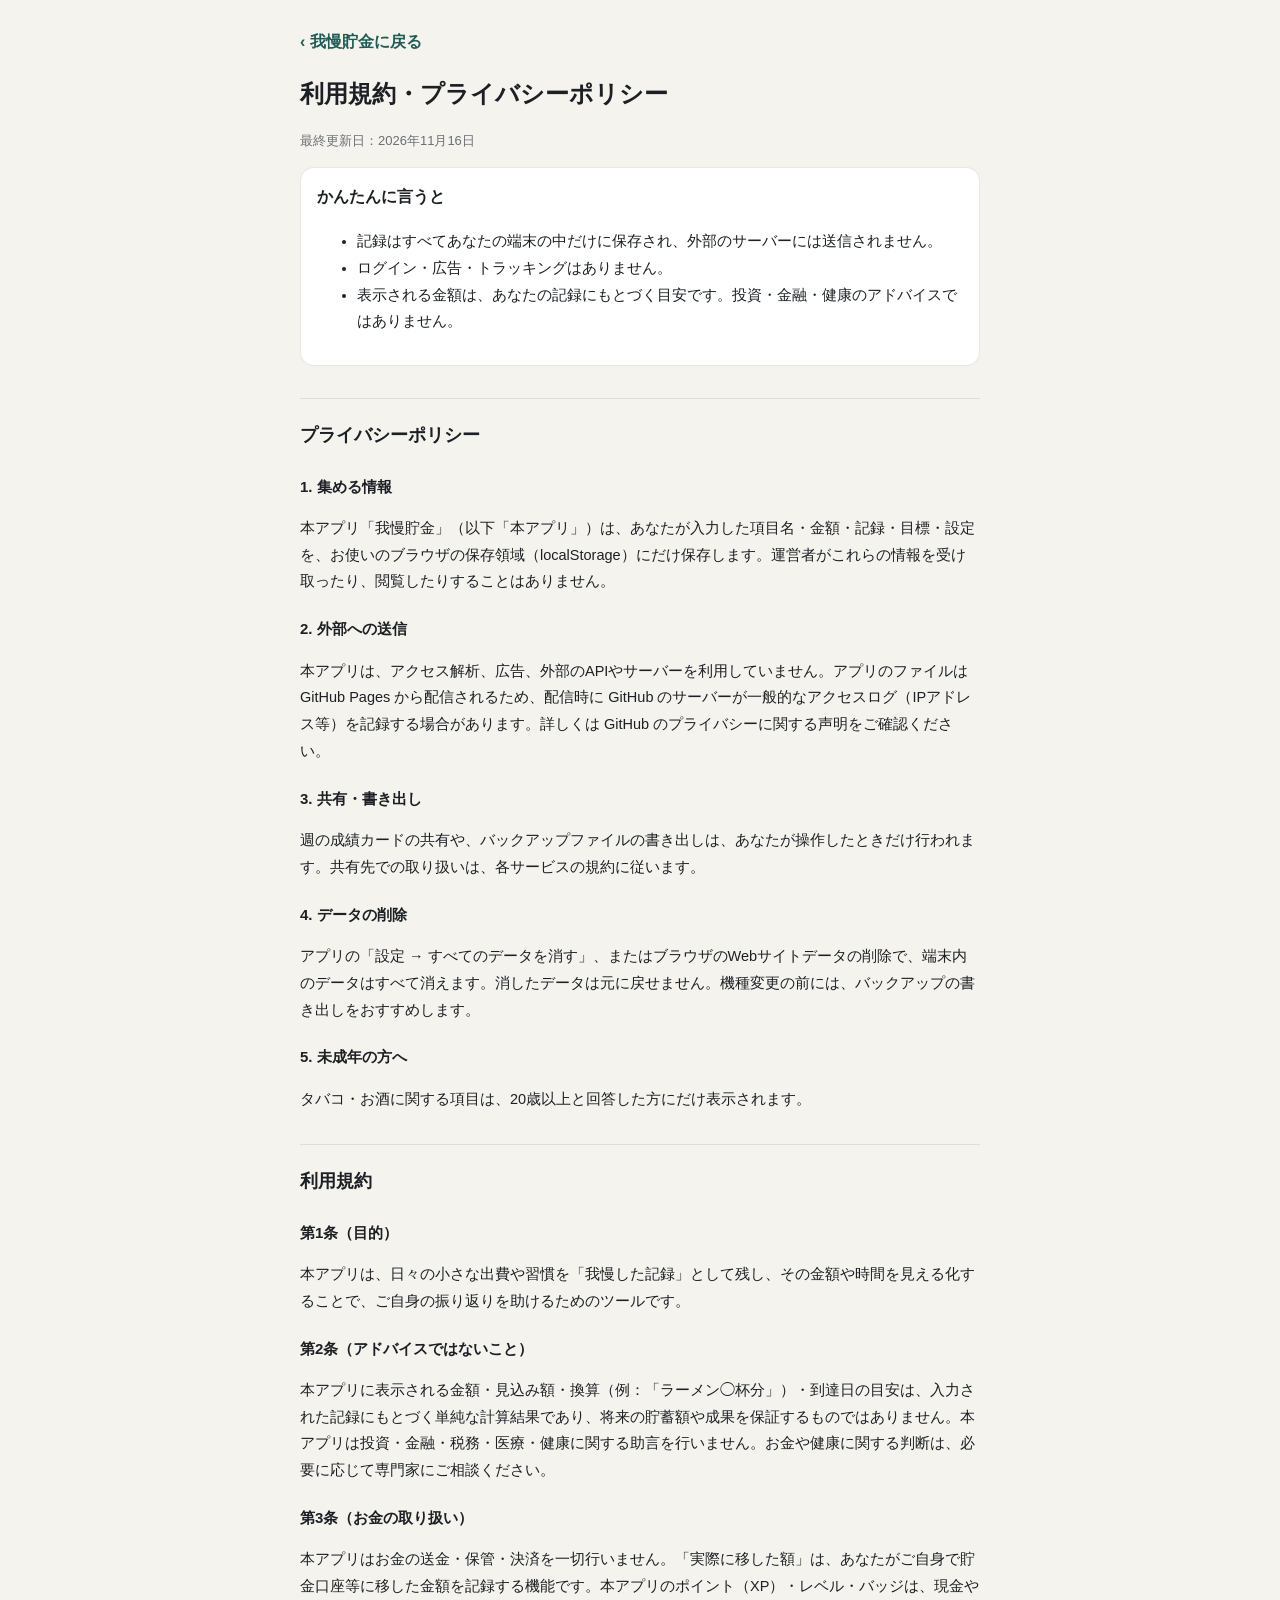
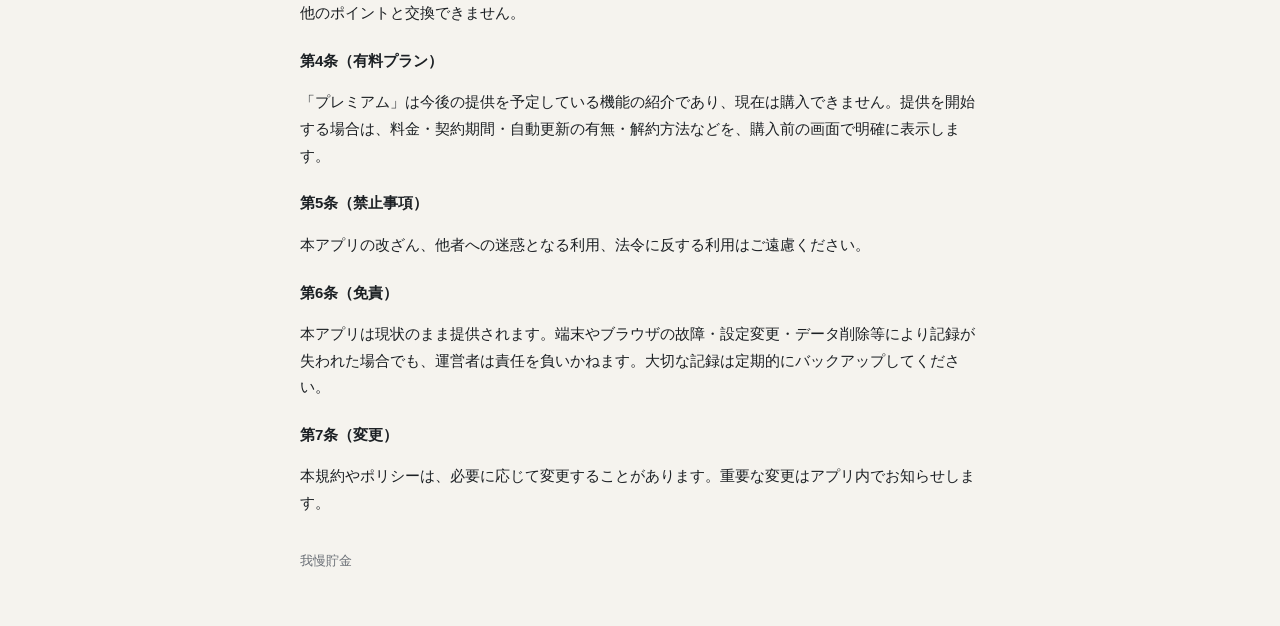
==== legal.html @ cc181969 "我慢貯金 v1.0.0: 我慢した出費を見える貯金にするPWA" ====
<!DOCTYPE html>
<html lang="ja">
<head>
  <meta charset="UTF-8" />
  <meta name="viewport" content="width=device-width, initial-scale=1, viewport-fit=cover" />
  <meta name="color-scheme" content="light dark" />
  <title>利用規約・プライバシーポリシー｜我慢貯金</title>
  <link rel="icon" type="image/png" sizes="32x32" href="./icons/favicon-32.png" />
  <link rel="apple-touch-icon" href="./icons/apple-touch-icon.png" />
  <style>
    :root { --bg:#F5F3EE; --text:#1C2024; --muted:#6A6F76; --line:rgba(31,35,40,.1); --accent:#1F5C55; --surface:#fff; }
    @media (prefers-color-scheme: dark) { :root { --bg:#0E1113; --text:#ECEDEE; --muted:#A0A6AD; --line:rgba(236,237,238,.1); --accent:#74C3B3; --surface:#171B1F; } }
    body { margin:0; background:var(--bg); color:var(--text); font-family:-apple-system,BlinkMacSystemFont,"Hiragino Sans","Noto Sans JP",sans-serif; line-height:1.85; -webkit-text-size-adjust:100%; }
    main { max-width:680px; margin:0 auto; padding:calc(env(safe-area-inset-top) + 20px) 20px calc(env(safe-area-inset-bottom) + 40px); }
    a { color:var(--accent); }
    .back { display:inline-flex; align-items:center; gap:6px; font-weight:600; text-decoration:none; min-height:44px; }
    h1 { font-size:24px; margin:8px 0 4px; }
    h2 { font-size:18px; margin:32px 0 6px; padding-top:20px; border-top:1px solid var(--line); }
    h3 { font-size:15px; margin:20px 0 4px; }
    p, li { font-size:14.5px; }
    .muted { color:var(--muted); font-size:13px; }
    .box { background:var(--surface); border:1px solid var(--line); border-radius:14px; padding:14px 16px; margin:14px 0; }
  </style>
</head>
<body>
<main>
  <a class="back" href="./">‹ 我慢貯金に戻る</a>
  <h1>利用規約・プライバシーポリシー</h1>
  <p class="muted">最終更新日：2026年11月16日</p>

  <div class="box">
    <strong>かんたんに言うと</strong>
    <ul>
      <li>記録はすべてあなたの端末の中だけに保存され、外部のサーバーには送信されません。</li>
      <li>ログイン・広告・トラッキングはありません。</li>
      <li>表示される金額は、あなたの記録にもとづく目安です。投資・金融・健康のアドバイスではありません。</li>
    </ul>
  </div>

  <h2 id="privacy">プライバシーポリシー</h2>
  <h3>1. 集める情報</h3>
  <p>本アプリ「我慢貯金」（以下「本アプリ」）は、あなたが入力した項目名・金額・記録・目標・設定を、お使いのブラウザの保存領域（localStorage）にだけ保存します。運営者がこれらの情報を受け取ったり、閲覧したりすることはありません。</p>
  <h3>2. 外部への送信</h3>
  <p>本アプリは、アクセス解析、広告、外部のAPIやサーバーを利用していません。アプリのファイルは GitHub Pages から配信されるため、配信時に GitHub のサーバーが一般的なアクセスログ（IPアドレス等）を記録する場合があります。詳しくは GitHub のプライバシーに関する声明をご確認ください。</p>
  <h3>3. 共有・書き出し</h3>
  <p>週の成績カードの共有や、バックアップファイルの書き出しは、あなたが操作したときだけ行われます。共有先での取り扱いは、各サービスの規約に従います。</p>
  <h3>4. データの削除</h3>
  <p>アプリの「設定 → すべてのデータを消す」、またはブラウザのWebサイトデータの削除で、端末内のデータはすべて消えます。消したデータは元に戻せません。機種変更の前には、バックアップの書き出しをおすすめします。</p>
  <h3>5. 未成年の方へ</h3>
  <p>タバコ・お酒に関する項目は、20歳以上と回答した方にだけ表示されます。</p>

  <h2 id="terms">利用規約</h2>
  <h3>第1条（目的）</h3>
  <p>本アプリは、日々の小さな出費や習慣を「我慢した記録」として残し、その金額や時間を見える化することで、ご自身の振り返りを助けるためのツールです。</p>
  <h3>第2条（アドバイスではないこと）</h3>
  <p>本アプリに表示される金額・見込み額・換算（例：「ラーメン◯杯分」）・到達日の目安は、入力された記録にもとづく単純な計算結果であり、将来の貯蓄額や成果を保証するものではありません。本アプリは投資・金融・税務・医療・健康に関する助言を行いません。お金や健康に関する判断は、必要に応じて専門家にご相談ください。</p>
  <h3>第3条（お金の取り扱い）</h3>
  <p>本アプリはお金の送金・保管・決済を一切行いません。「実際に移した額」は、あなたがご自身で貯金口座等に移した金額を記録する機能です。本アプリのポイント（XP）・レベル・バッジは、現金や他のポイントと交換できません。</p>
  <h3>第4条（有料プラン）</h3>
  <p>「プレミアム」は今後の提供を予定している機能の紹介であり、現在は購入できません。提供を開始する場合は、料金・契約期間・自動更新の有無・解約方法などを、購入前の画面で明確に表示します。</p>
  <h3>第5条（禁止事項）</h3>
  <p>本アプリの改ざん、他者への迷惑となる利用、法令に反する利用はご遠慮ください。</p>
  <h3>第6条（免責）</h3>
  <p>本アプリは現状のまま提供されます。端末やブラウザの故障・設定変更・データ削除等により記録が失われた場合でも、運営者は責任を負いかねます。大切な記録は定期的にバックアップしてください。</p>
  <h3>第7条（変更）</h3>
  <p>本規約やポリシーは、必要に応じて変更することがあります。重要な変更はアプリ内でお知らせします。</p>
  <p class="muted" style="margin-top:32px">我慢貯金</p>
</main>
</body>
</html>
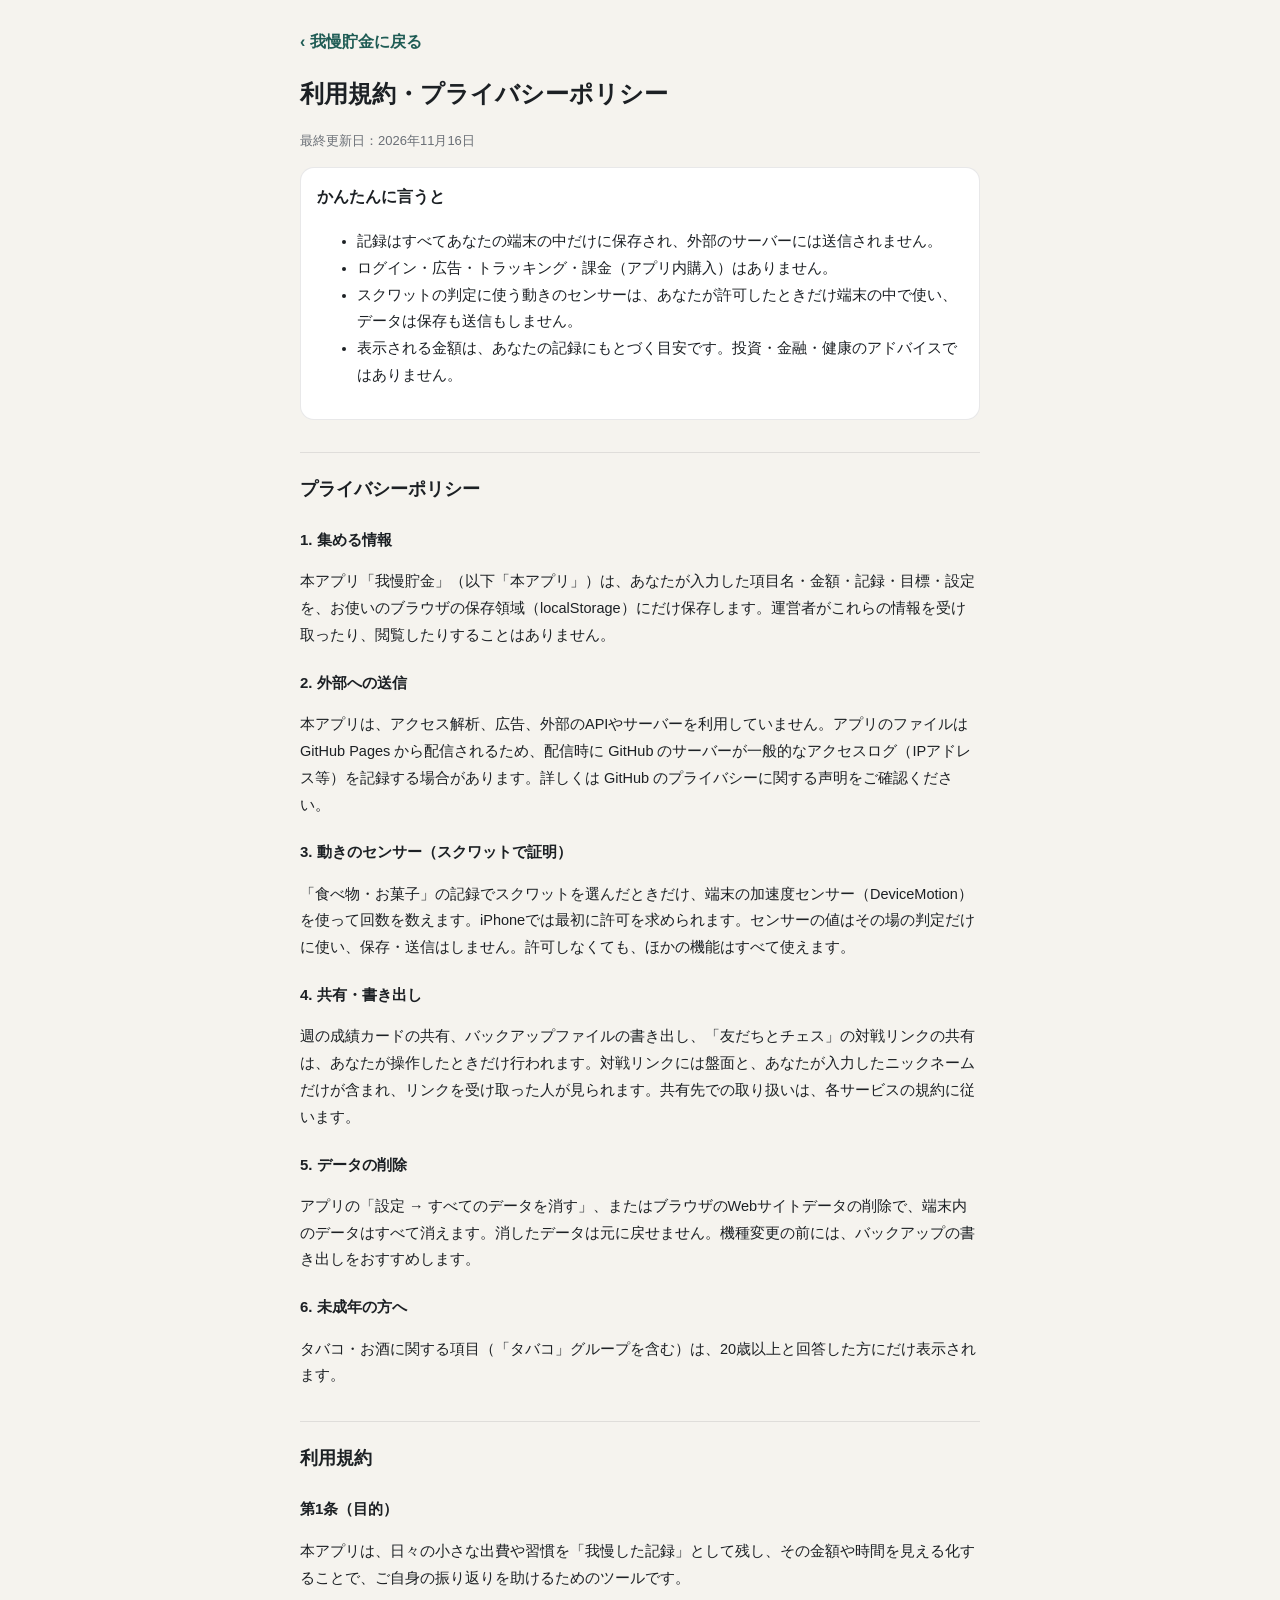
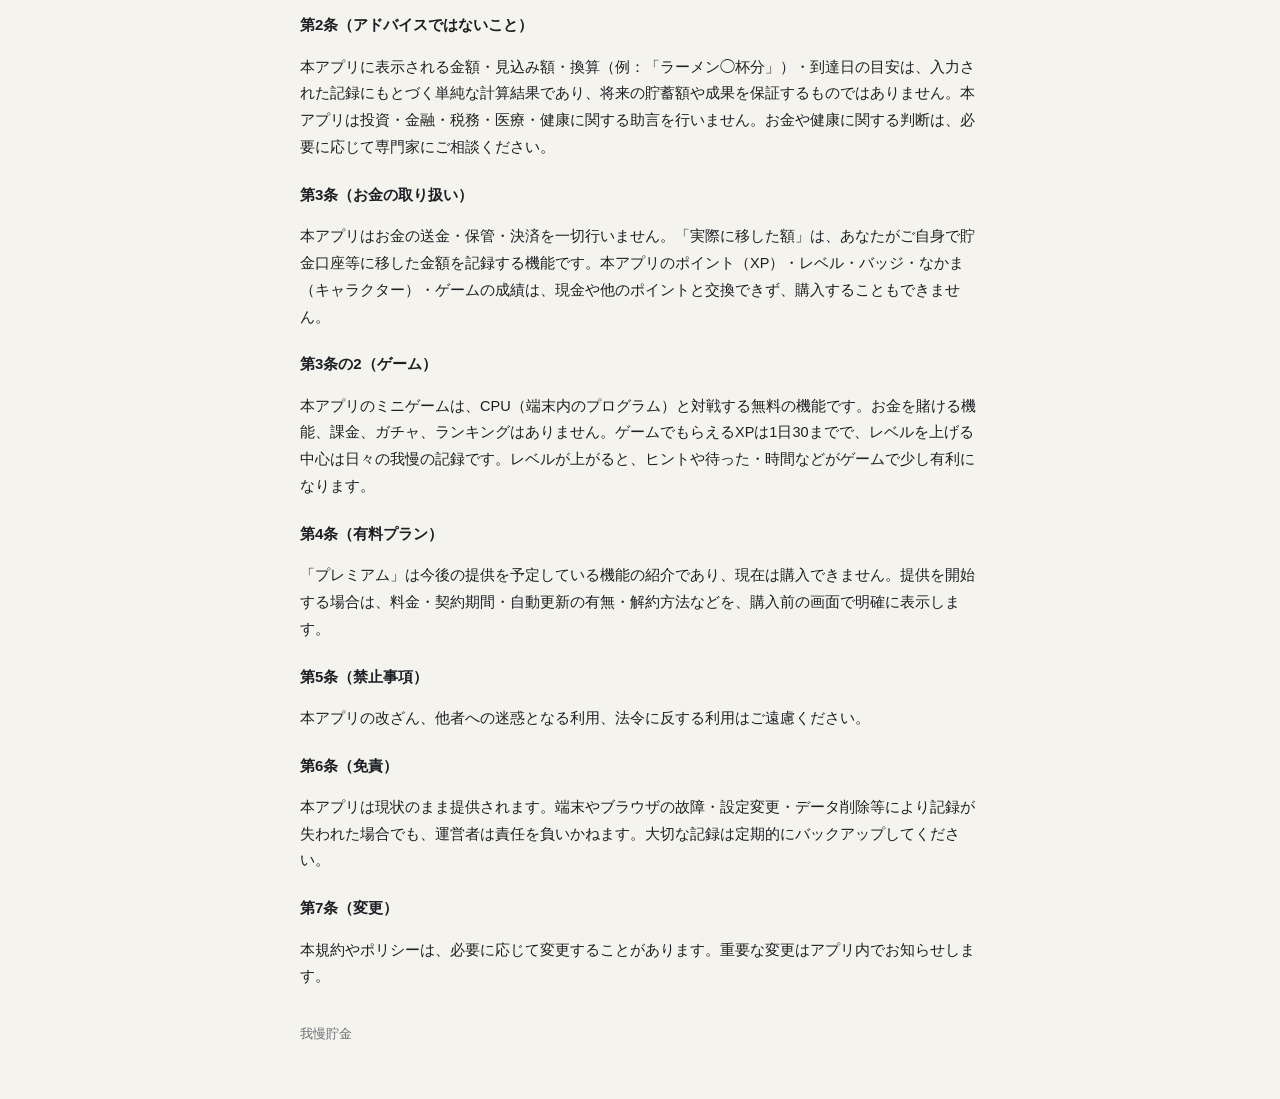
==== commit 4c107c77: "我慢貯金 v3.0.0: 2タップ記録・欲しいものリスト・森となかま・ゲーム13種（CPU対戦4段階）・v1データ移行" ====
--- a/legal.html
+++ b/legal.html
@@ -32,7 +32,8 @@
     <strong>かんたんに言うと</strong>
     <ul>
       <li>記録はすべてあなたの端末の中だけに保存され、外部のサーバーには送信されません。</li>
-      <li>ログイン・広告・トラッキングはありません。</li>
+      <li>ログイン・広告・トラッキング・課金（アプリ内購入）はありません。</li>
+      <li>スクワットの判定に使う動きのセンサーは、あなたが許可したときだけ端末の中で使い、データは保存も送信もしません。</li>
       <li>表示される金額は、あなたの記録にもとづく目安です。投資・金融・健康のアドバイスではありません。</li>
     </ul>
   </div>
@@ -42,12 +43,14 @@
   <p>本アプリ「我慢貯金」（以下「本アプリ」）は、あなたが入力した項目名・金額・記録・目標・設定を、お使いのブラウザの保存領域（localStorage）にだけ保存します。運営者がこれらの情報を受け取ったり、閲覧したりすることはありません。</p>
   <h3>2. 外部への送信</h3>
   <p>本アプリは、アクセス解析、広告、外部のAPIやサーバーを利用していません。アプリのファイルは GitHub Pages から配信されるため、配信時に GitHub のサーバーが一般的なアクセスログ（IPアドレス等）を記録する場合があります。詳しくは GitHub のプライバシーに関する声明をご確認ください。</p>
-  <h3>3. 共有・書き出し</h3>
-  <p>週の成績カードの共有や、バックアップファイルの書き出しは、あなたが操作したときだけ行われます。共有先での取り扱いは、各サービスの規約に従います。</p>
-  <h3>4. データの削除</h3>
+  <h3>3. 動きのセンサー（スクワットで証明）</h3>
+  <p>「食べ物・お菓子」の記録でスクワットを選んだときだけ、端末の加速度センサー（DeviceMotion）を使って回数を数えます。iPhoneでは最初に許可を求められます。センサーの値はその場の判定だけに使い、保存・送信はしません。許可しなくても、ほかの機能はすべて使えます。</p>
+  <h3>4. 共有・書き出し</h3>
+  <p>週の成績カードの共有、バックアップファイルの書き出し、「友だちとチェス」の対戦リンクの共有は、あなたが操作したときだけ行われます。対戦リンクには盤面と、あなたが入力したニックネームだけが含まれ、リンクを受け取った人が見られます。共有先での取り扱いは、各サービスの規約に従います。</p>
+  <h3>5. データの削除</h3>
   <p>アプリの「設定 → すべてのデータを消す」、またはブラウザのWebサイトデータの削除で、端末内のデータはすべて消えます。消したデータは元に戻せません。機種変更の前には、バックアップの書き出しをおすすめします。</p>
-  <h3>5. 未成年の方へ</h3>
-  <p>タバコ・お酒に関する項目は、20歳以上と回答した方にだけ表示されます。</p>
+  <h3>6. 未成年の方へ</h3>
+  <p>タバコ・お酒に関する項目（「タバコ」グループを含む）は、20歳以上と回答した方にだけ表示されます。</p>
 
   <h2 id="terms">利用規約</h2>
   <h3>第1条（目的）</h3>
@@ -55,7 +58,9 @@
   <h3>第2条（アドバイスではないこと）</h3>
   <p>本アプリに表示される金額・見込み額・換算（例：「ラーメン◯杯分」）・到達日の目安は、入力された記録にもとづく単純な計算結果であり、将来の貯蓄額や成果を保証するものではありません。本アプリは投資・金融・税務・医療・健康に関する助言を行いません。お金や健康に関する判断は、必要に応じて専門家にご相談ください。</p>
   <h3>第3条（お金の取り扱い）</h3>
-  <p>本アプリはお金の送金・保管・決済を一切行いません。「実際に移した額」は、あなたがご自身で貯金口座等に移した金額を記録する機能です。本アプリのポイント（XP）・レベル・バッジは、現金や他のポイントと交換できません。</p>
+  <p>本アプリはお金の送金・保管・決済を一切行いません。「実際に移した額」は、あなたがご自身で貯金口座等に移した金額を記録する機能です。本アプリのポイント（XP）・レベル・バッジ・なかま（キャラクター）・ゲームの成績は、現金や他のポイントと交換できず、購入することもできません。</p>
+  <h3>第3条の2（ゲーム）</h3>
+  <p>本アプリのミニゲームは、CPU（端末内のプログラム）と対戦する無料の機能です。お金を賭ける機能、課金、ガチャ、ランキングはありません。ゲームでもらえるXPは1日30までで、レベルを上げる中心は日々の我慢の記録です。レベルが上がると、ヒントや待った・時間などがゲームで少し有利になります。</p>
   <h3>第4条（有料プラン）</h3>
   <p>「プレミアム」は今後の提供を予定している機能の紹介であり、現在は購入できません。提供を開始する場合は、料金・契約期間・自動更新の有無・解約方法などを、購入前の画面で明確に表示します。</p>
   <h3>第5条（禁止事項）</h3>
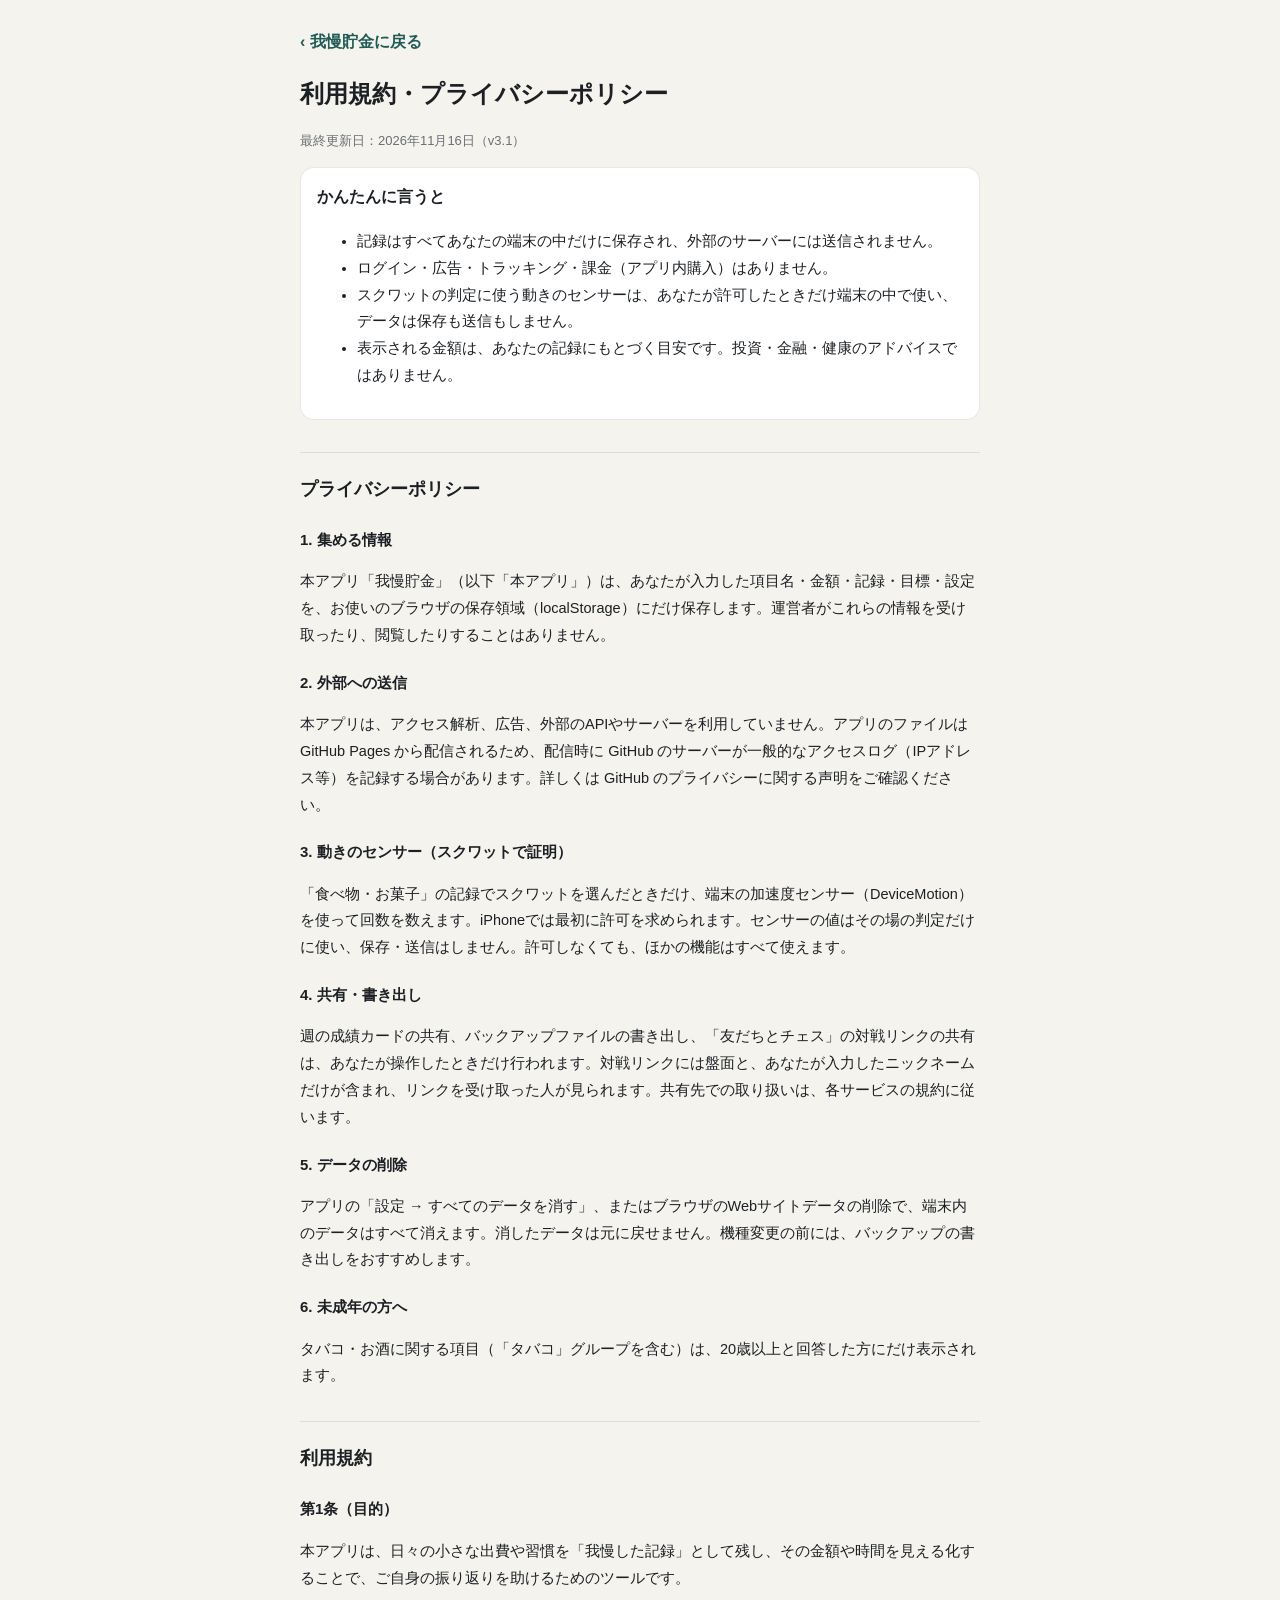
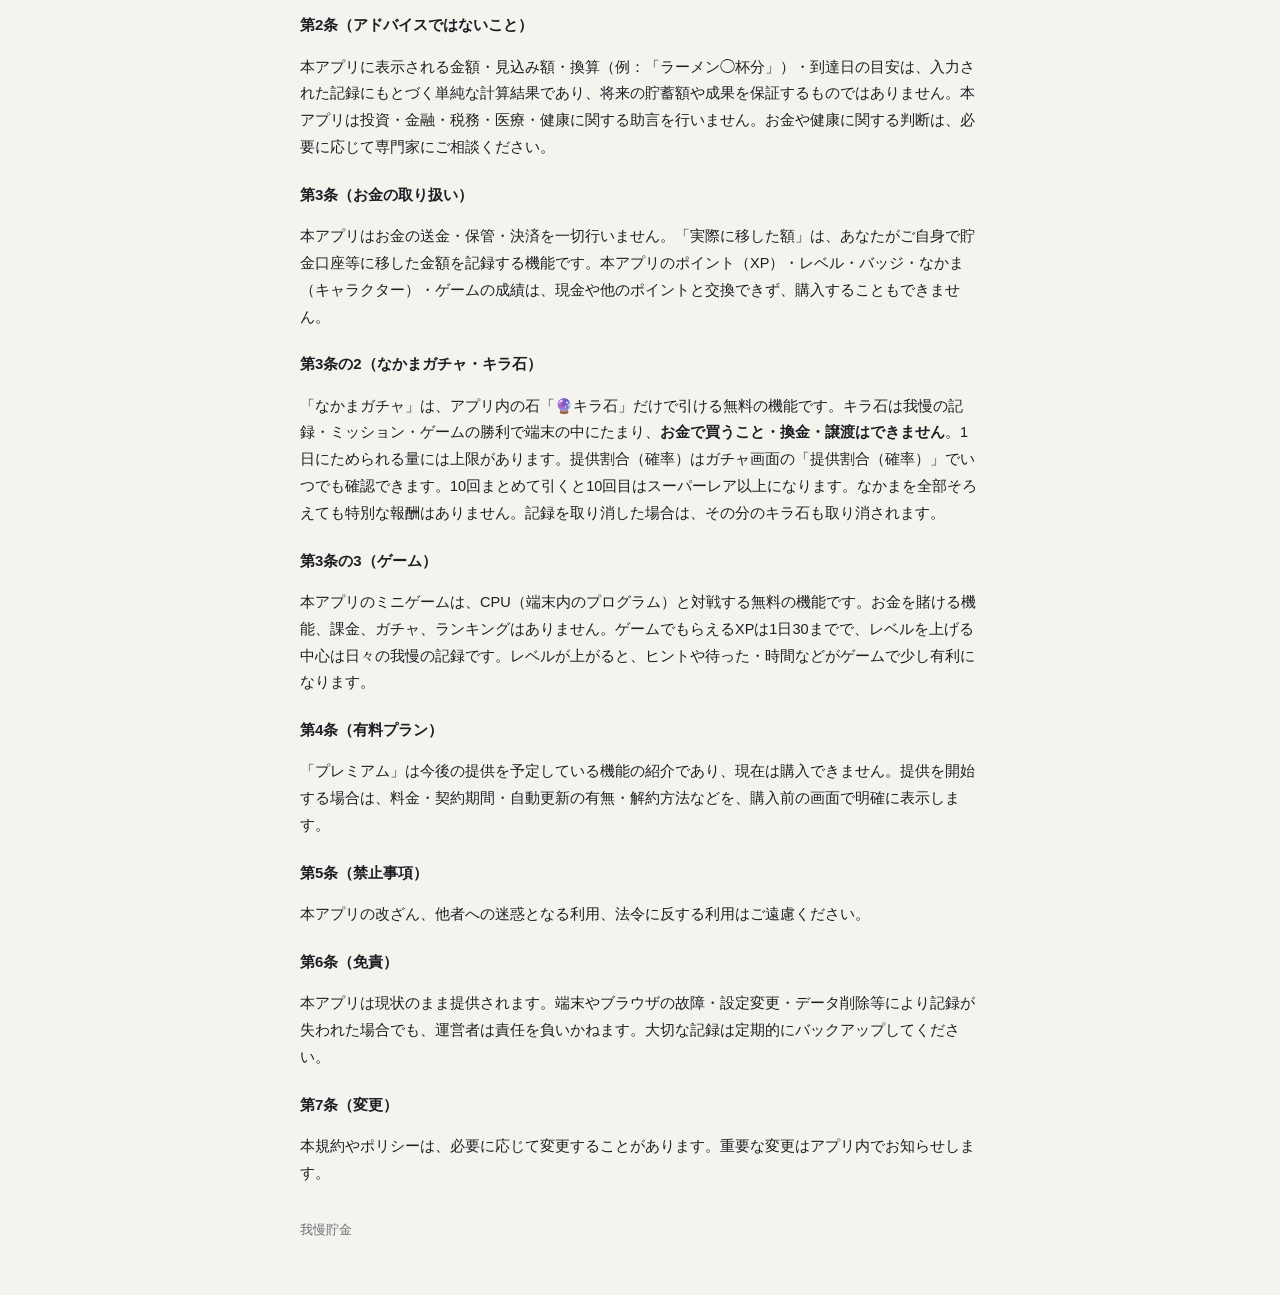
==== commit d43c24d9: "我慢貯金 v3.1.0: なかまガチャ（40種・7レアリティ・キラ石・確率表示・10回目SR以上・かけら★）、ミニ将棋の駒表示と王手表示を修正、ゲーム画面のイベント二重登録を修正" ====
--- a/legal.html
+++ b/legal.html
@@ -26,7 +26,7 @@
 <main>
   <a class="back" href="./">‹ 我慢貯金に戻る</a>
   <h1>利用規約・プライバシーポリシー</h1>
-  <p class="muted">最終更新日：2026年11月16日</p>
+  <p class="muted">最終更新日：2026年11月16日（v3.1）</p>
 
   <div class="box">
     <strong>かんたんに言うと</strong>
@@ -59,7 +59,9 @@
   <p>本アプリに表示される金額・見込み額・換算（例：「ラーメン◯杯分」）・到達日の目安は、入力された記録にもとづく単純な計算結果であり、将来の貯蓄額や成果を保証するものではありません。本アプリは投資・金融・税務・医療・健康に関する助言を行いません。お金や健康に関する判断は、必要に応じて専門家にご相談ください。</p>
   <h3>第3条（お金の取り扱い）</h3>
   <p>本アプリはお金の送金・保管・決済を一切行いません。「実際に移した額」は、あなたがご自身で貯金口座等に移した金額を記録する機能です。本アプリのポイント（XP）・レベル・バッジ・なかま（キャラクター）・ゲームの成績は、現金や他のポイントと交換できず、購入することもできません。</p>
-  <h3>第3条の2（ゲーム）</h3>
+  <h3>第3条の2（なかまガチャ・キラ石）</h3>
+  <p>「なかまガチャ」は、アプリ内の石「🔮キラ石」だけで引ける無料の機能です。キラ石は我慢の記録・ミッション・ゲームの勝利で端末の中にたまり、<strong>お金で買うこと・換金・譲渡はできません</strong>。1日にためられる量には上限があります。提供割合（確率）はガチャ画面の「提供割合（確率）」でいつでも確認できます。10回まとめて引くと10回目はスーパーレア以上になります。なかまを全部そろえても特別な報酬はありません。記録を取り消した場合は、その分のキラ石も取り消されます。</p>
+  <h3>第3条の3（ゲーム）</h3>
   <p>本アプリのミニゲームは、CPU（端末内のプログラム）と対戦する無料の機能です。お金を賭ける機能、課金、ガチャ、ランキングはありません。ゲームでもらえるXPは1日30までで、レベルを上げる中心は日々の我慢の記録です。レベルが上がると、ヒントや待った・時間などがゲームで少し有利になります。</p>
   <h3>第4条（有料プラン）</h3>
   <p>「プレミアム」は今後の提供を予定している機能の紹介であり、現在は購入できません。提供を開始する場合は、料金・契約期間・自動更新の有無・解約方法などを、購入前の画面で明確に表示します。</p>
